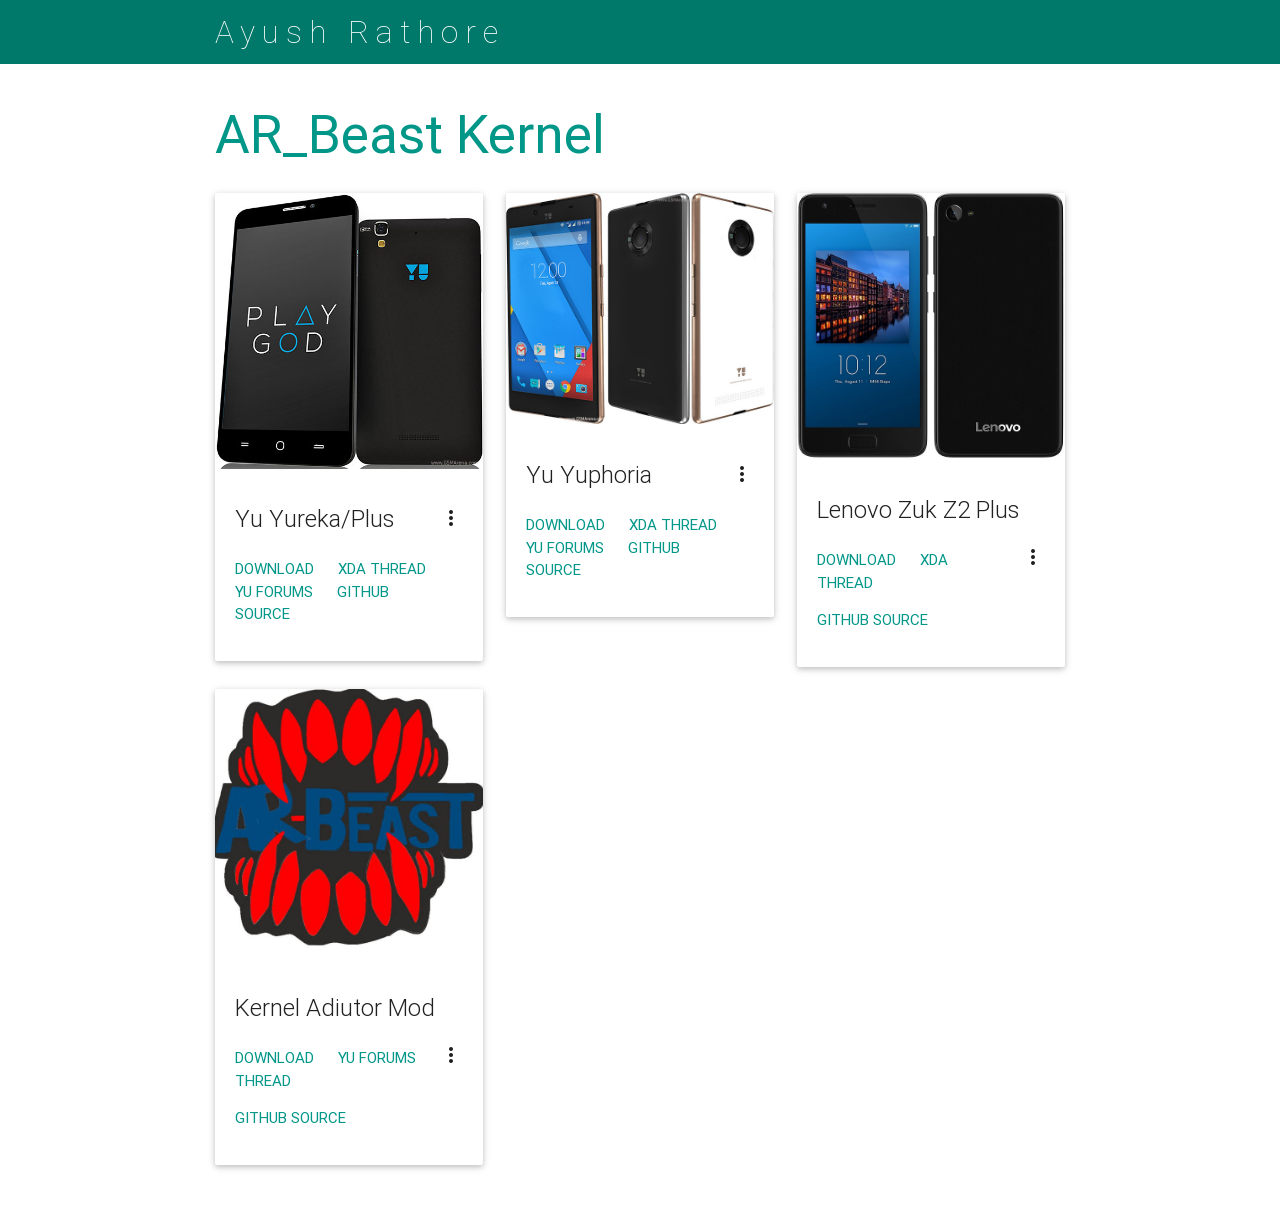
==== index.html @ 2eec55ee "Changes Signed-off-by: AyushR1 <ayushrathore12501@gmail.com>" ====
<!DOCTYPE html>
<html>
<head>
    <meta http-equiv="Content-Type" content="text/html; charset=UTF-8"/>
    <meta name="viewport" content="width=device-width, initial-scale=1, maximum-scale=1.0, user-scalable=no"/>
    <meta name="theme-color" content="#00796B">
    <title>AR Beast Kernel</title>

    <!-- CSS  -->
    <link href="min/plugin-min.css" type="text/css" rel="stylesheet">
    <link href="min/custom-min.css" type="text/css" rel="stylesheet">
    <link rel="shortcut icon" href="img/favicon.ico">
</head>
<body id="top" class="scrollspy">

<!-- Pre Loader -->
<div id="loader-wrapper">
    <div id="loader"></div>

    <div class="loader-section section-left"></div>
    <div class="loader-section section-right"></div>

</div>
<!--Navigation-->
 <div class="navbar-fixed">
    <nav id="nav_f" class="default_color" role="navigation">
        <div class="container">
            <div class="nav-wrapper"><a id="logo-container" href="about.html" class="brand-logo">Ayush Rathore</a>
            <ul id="nav-mobile" class="right side-nav">
            </ul><a href="#" data-activates="nav-mobile" class="button-collapse"><i class="mdi-navigation-menu"></i></a>
            </div>
        </div>
    </nav>
</div>
<!--Work for tomato-->
<div class="section scrollspy" id="work">
    <div class="container">
        <h2 class="header text_b">AR_Beast Kernel</h2>
        <div class="row">
            <div class="col s12 m4 l4">
                <div class="card">
                    <div class="card-image waves-effect waves-block waves-light">
                        <img class="activator" src="img/yureka1.jpg">
                    </div>
                    <div class="card-content">
                        <span class="card-title activator grey-text text-darken-4">Yu Yureka/Plus<i class="mdi-navigation-more-vert right"></i></span>
                        <p><a href="arbtomato.html">Download</a>
                        <a href="https://forum.xda-developers.com/t/ar_beast-kernel-r9-3-10-108-jan-29-2018-oreo-uber-tc.3742182/">XDA Thread</a>
                        <a href="http://forums.yuplaygod.com/threads/ar_beast-kernel-r8-3-10-107-2017-10-02-uber-tc-8-0-0-stable-mm-n-o-yu-yu.48154">Yu Forums</a>
                        <a href="https://github.com/AyushR1/AR_Beast-Tomato">GitHub Source</a></p>
                    </div>
                    <div class="card-reveal">
                        <span class="card-title grey-text text-darken-4">Summary <i class="mdi-navigation-close right"></i></span>
                        <p>Here you can find download link for AR_Beast Kernel for Yu Yureka/Plus.</p>
                    </div>
                </div>
            </div>
            <div class="col s12 m4 l4">
                <div class="card">
                    <div class="card-image waves-effect waves-block waves-light">
                        <img class="activator" src="img/yuphoria.jpg">
                    </div>
                    <div class="card-content">
                        <span class="card-title activator grey-text text-darken-4">Yu Yuphoria<i class="mdi-navigation-more-vert right"></i></span>
                        <p><a href="arblettuce.html">Download</a>
                        <a href="https://forum.xda-developers.com/t/ar_beast-kernel-r9-3-10-108-jan-29-2018-oreo-uber-tc.3742182/">XDA Thread</a>
                        <a href="http://forums.yuplaygod.com/threads/ar_beast-kernel-r8-3-10-107-2017-10-02-uber-tc-8-0-0-stable-mm-n-o-yu-yu.48154">Yu Forums</a>
                        <a href="https://github.com/AyushR1/AR_Beast-Lettuce">GitHub Source</a></p>
                    </div>
                    <div class="card-reveal">
                        <span class="card-title grey-text text-darken-4">Summary <i class="mdi-navigation-close right"></i></span>
                        <p>Here you can find download link for AR_Beast Kernel for Yu Yuphoria.</p>
                    </div>
                </div>
            </div>
            <div class="col s12 m4 l4">
                <div class="card">
                    <div class="card-image waves-effect waves-block waves-light">
                        <img class="activator" src="img/zuk.jpg">
                    </div>
                    <div class="card-content">
                        <span class="card-title activator grey-text text-darken-4">Lenovo Zuk Z2 Plus<i class="mdi-navigation-more-vert right"></i></span>
                        <p><a href="https://www.androidfilehost.com/?w=files&flid=238508">Download</a>
                        <a href="https://forum.xda-developers.com/t/discontinued-ar_beast-kernel-r6-3-18-101-mar-23-2018-dragontc.3735016/">XDA Thread</a></p>
                        <a href="https://github.com/AyushR1/AR_Beast-Zuk_Z2">GitHub Source</a></p>
                    </div>
                    <div class="card-reveal">
                        <span class="card-title grey-text text-darken-4">Summary <i class="mdi-navigation-close right"></i></span>
                        <p>Here you can find download link for AR_Beast Kernel for Lenovo Zuk Z2 Plus.</p>
                    </div>
                </div>
            </div>
            <div class="col s12 m4 l4">
                <div class="card">
                    <div class="card-image waves-effect waves-block waves-light">
                        <img class="activator" src="img/arb.jpg">
                    </div>
                    <div class="card-content">
                        <span class="card-title activator grey-text text-darken-4">Kernel Adiutor Mod<i class="mdi-navigation-more-vert right"></i></span>
                        <p><a href="https://androidfilehost.com/?w=files&flid=195120">Download</a>
                        <a href="http://forums.yuplaygod.com/threads/ar_beast-kernel-r8-3-10-107-2017-10-02-uber-tc-8-0-0-stable-mm-n-o-yu-yu.48154">Yu Forums Thread</a></p>
                        <a href="https://github.com/AyushR1/KernelAdiutor-Mod">GitHub Source</a></p>
                    </div>
                    <div class="card-reveal">
                        <span class="card-title grey-text text-darken-4">Summary <i class="mdi-navigation-close right"></i></span>
                        <p>Here you can find download link for Kernel Adiutor Mod whicn be used for configuring the settings for AR_Beast Kernel.</p>
                    </div>
                </div>
            </div>
       </div>
  </div>
        </div>
    </div>

<!--  Scripts-->
<script src="min/plugin-min.js"></script>
<script src="min/custom-min.js"></script>



</body>
</html>
---- min/custom-min.css ----
.default_color{background-color:#00796B !important}.default_color_text{color:#009688 !important}.icon-block{padding:0
15px}#intro,#myworks,#about{padding-top:4rem}#index-banner{min-height:632px;max-height:864px;position:relative;background-color:#009688}#nav_f{box-shadow:none !important;-webkit-box-shadow:none !important}.text_h{padding:15% 0;font-size:6.0em;font-weight:100;color:white}.brand-logo{position:absolute;color:#fff;display:inline-block;font-size:2.1rem;font-style:normal;font-weight:100;padding:0;letter-spacing:7px}.text_h2{font-weight:100;margin-bottom:4%;line-height:4.5rem}.span_h2{font-weight:300;color:#009688}.text_b{color:#009688}.in{font-weight:400 !important;font-style:normal !important}.promo
i{color:#009688;font-size:7rem;display:block}.card-content
a{color:#009688}.card-content a:hover{color:#009688}#myworks,#about{background:rgb(247,247,247)}.text_pink{color:#EF9A9A}nav ul
a{font-size:1.2rem;color:#FFF;letter-spacing:2px;display:block;font-weight:300;padding:0px
15px}.cd-headline.type .cd-words-wrapper{vertical-align:top;overflow:hidden}.cd-headline.type .cd-words-wrapper::after{content:'';position:absolute;right:0;top:50%;bottom:auto;-webkit-transform:translateY(-50%);-moz-transform:translateY(-50%);-ms-transform:translateY(-50%);-o-transform:translateY(-50%);transform:translateY(-50%);height:90%;width:1px;background-color:#aebcb9}.cd-headline.type .cd-words-wrapper.waiting::after{-webkit-animation:cd-pulse 1s infinite;-moz-animation:cd-pulse 1s infinite;animation:cd-pulse 1s infinite}.cd-headline.type .cd-words-wrapper.selected{background-color:#FFF}.cd-headline.type .cd-words-wrapper.selected::after{visibility:hidden}.cd-headline.type .cd-words-wrapper.selected
b{color:#009688}.cd-headline.type
b{visibility:hidden}.cd-headline.type b.is-visible{visibility:visible}.cd-headline.type
i{position:absolute;visibility:hidden}.cd-headline.type
i.in{position:relative;visibility:visible}@-webkit-keyframes cd-pulse{0%{-webkit-transform:translateY(-50%) scale(1);opacity:1}40%{-webkit-transform:translateY(-50%) scale(0.9);opacity:0}100%{-webkit-transform:translateY(-50%) scale(0);opacity:0}}@-moz-keyframes cd-pulse{0%{-moz-transform:translateY(-50%) scale(1);opacity:1}40%{-moz-transform:translateY(-50%) scale(0.9);opacity:0}100%{-moz-transform:translateY(-50%) scale(0);opacity:0}}@keyframes cd-pulse{0%{-webkit-transform:translateY(-50%) scale(1);-moz-transform:translateY(-50%) scale(1);-ms-transform:translateY(-50%) scale(1);-o-transform:translateY(-50%) scale(1);transform:translateY(-50%) scale(1);opacity:1}40%{-webkit-transform:translateY(-50%) scale(0.9);-moz-transform:translateY(-50%) scale(0.9);-ms-transform:translateY(-50%) scale(0.9);-o-transform:translateY(-50%) scale(0.9);transform:translateY(-50%) scale(0.9);opacity:0}100%{-webkit-transform:translateY(-50%) scale(0);-moz-transform:translateY(-50%) scale(0);-ms-transform:translateY(-50%) scale(0);-o-transform:translateY(-50%) scale(0);transform:translateY(-50%) scale(0);opacity:0}}#preloader{position:fixed;top:0;left:0;right:0;bottom:0;background-color:#fff;z-index:1200}#status{width:200px;height:200px;position:absolute;left:50%;top:50%;background-image:url(/img/status.gif);background-repeat:no-repeat;background-position:center;margin:-100px 0 0 -100px}@media only screen and (max-width: 480px){.text_h{padding:4% 0;font-size:5em;font-weight:100;color:white}}input,textarea{border-bottom:1px solid #fff}nav a.button-collapse{left:-25px}.card-avatar .waves-effect{text-align:center;margin-top:20px}.card-avatar
img{height:150px;width:150px;border-radius:75px}.card-avatar .card-content{text-align:center}.card .card-content
p{margin:15px
0px}.card-avatar .card-content
i{font-size:1.5rem}.card-avatar .card-content .card-title{line-height:30px !important}.parallax-container{max-height:400px}footer.page-footer{margin-top:0px !important}
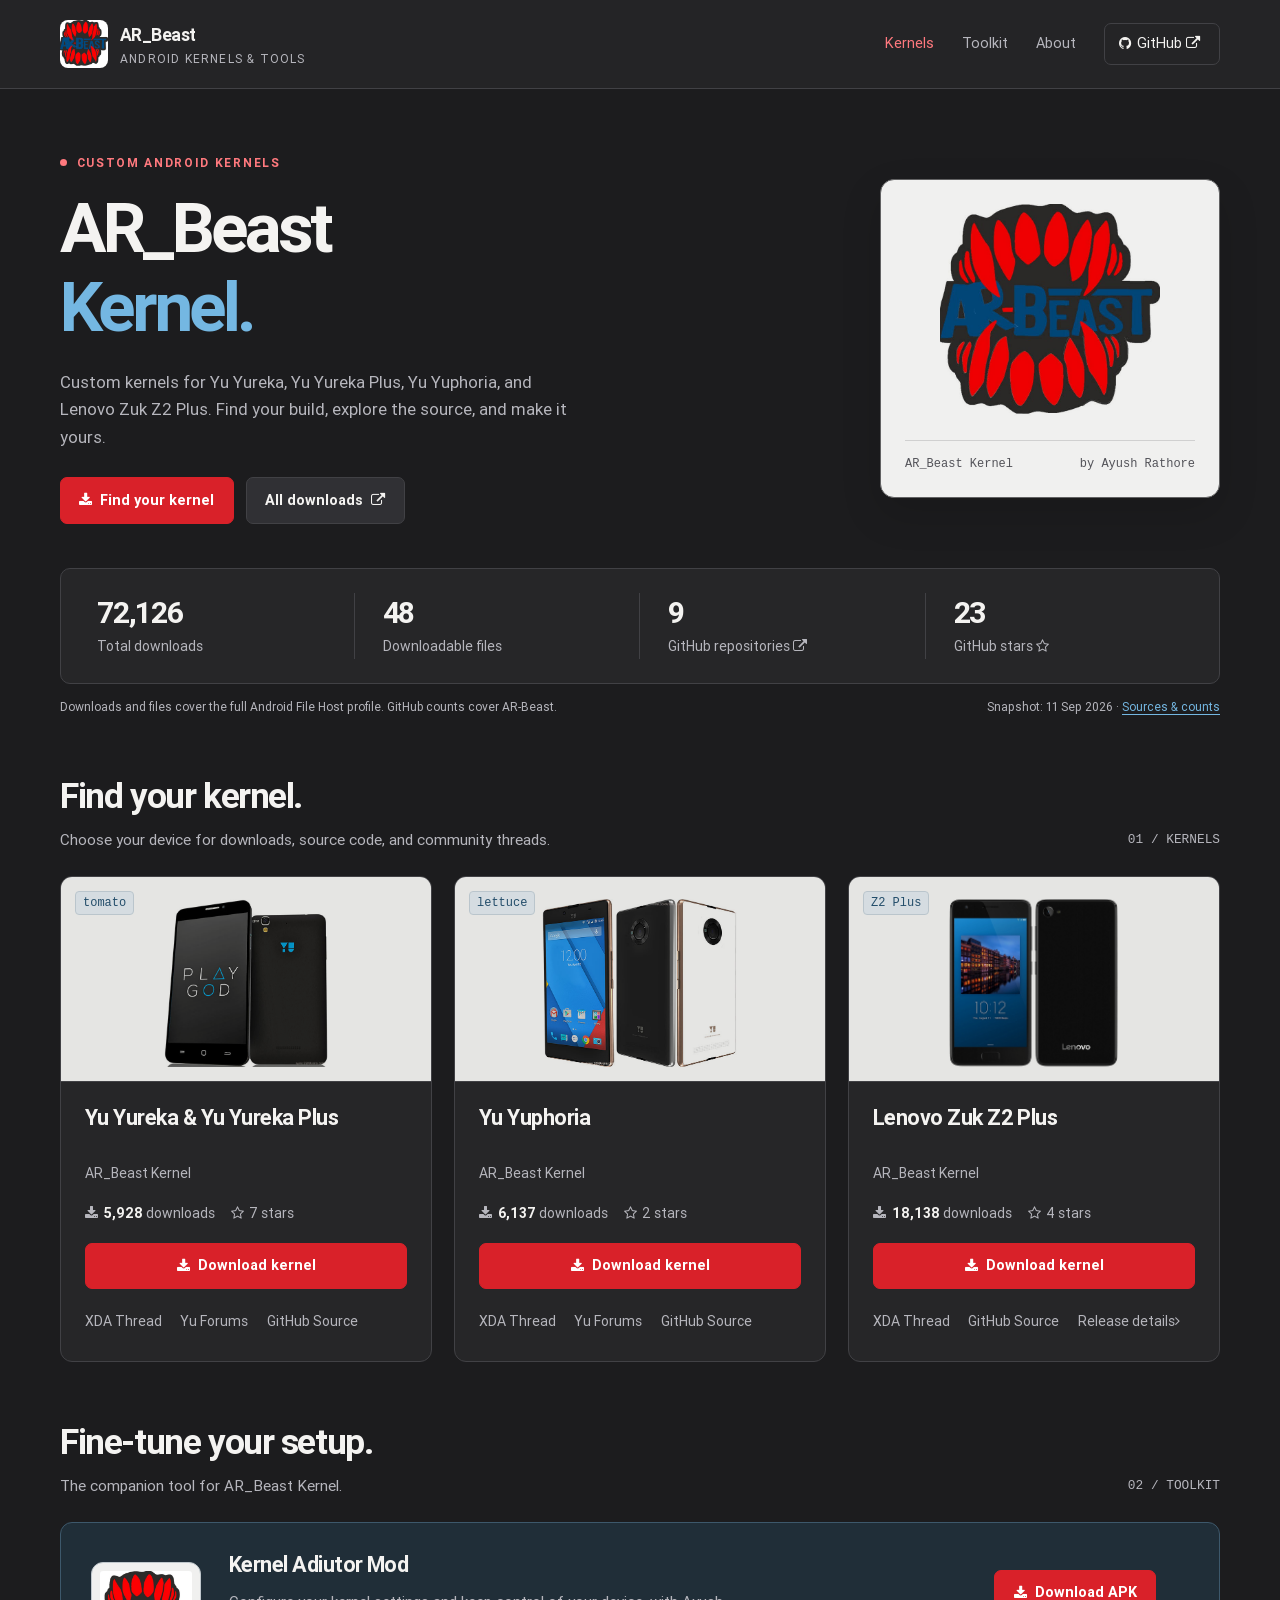
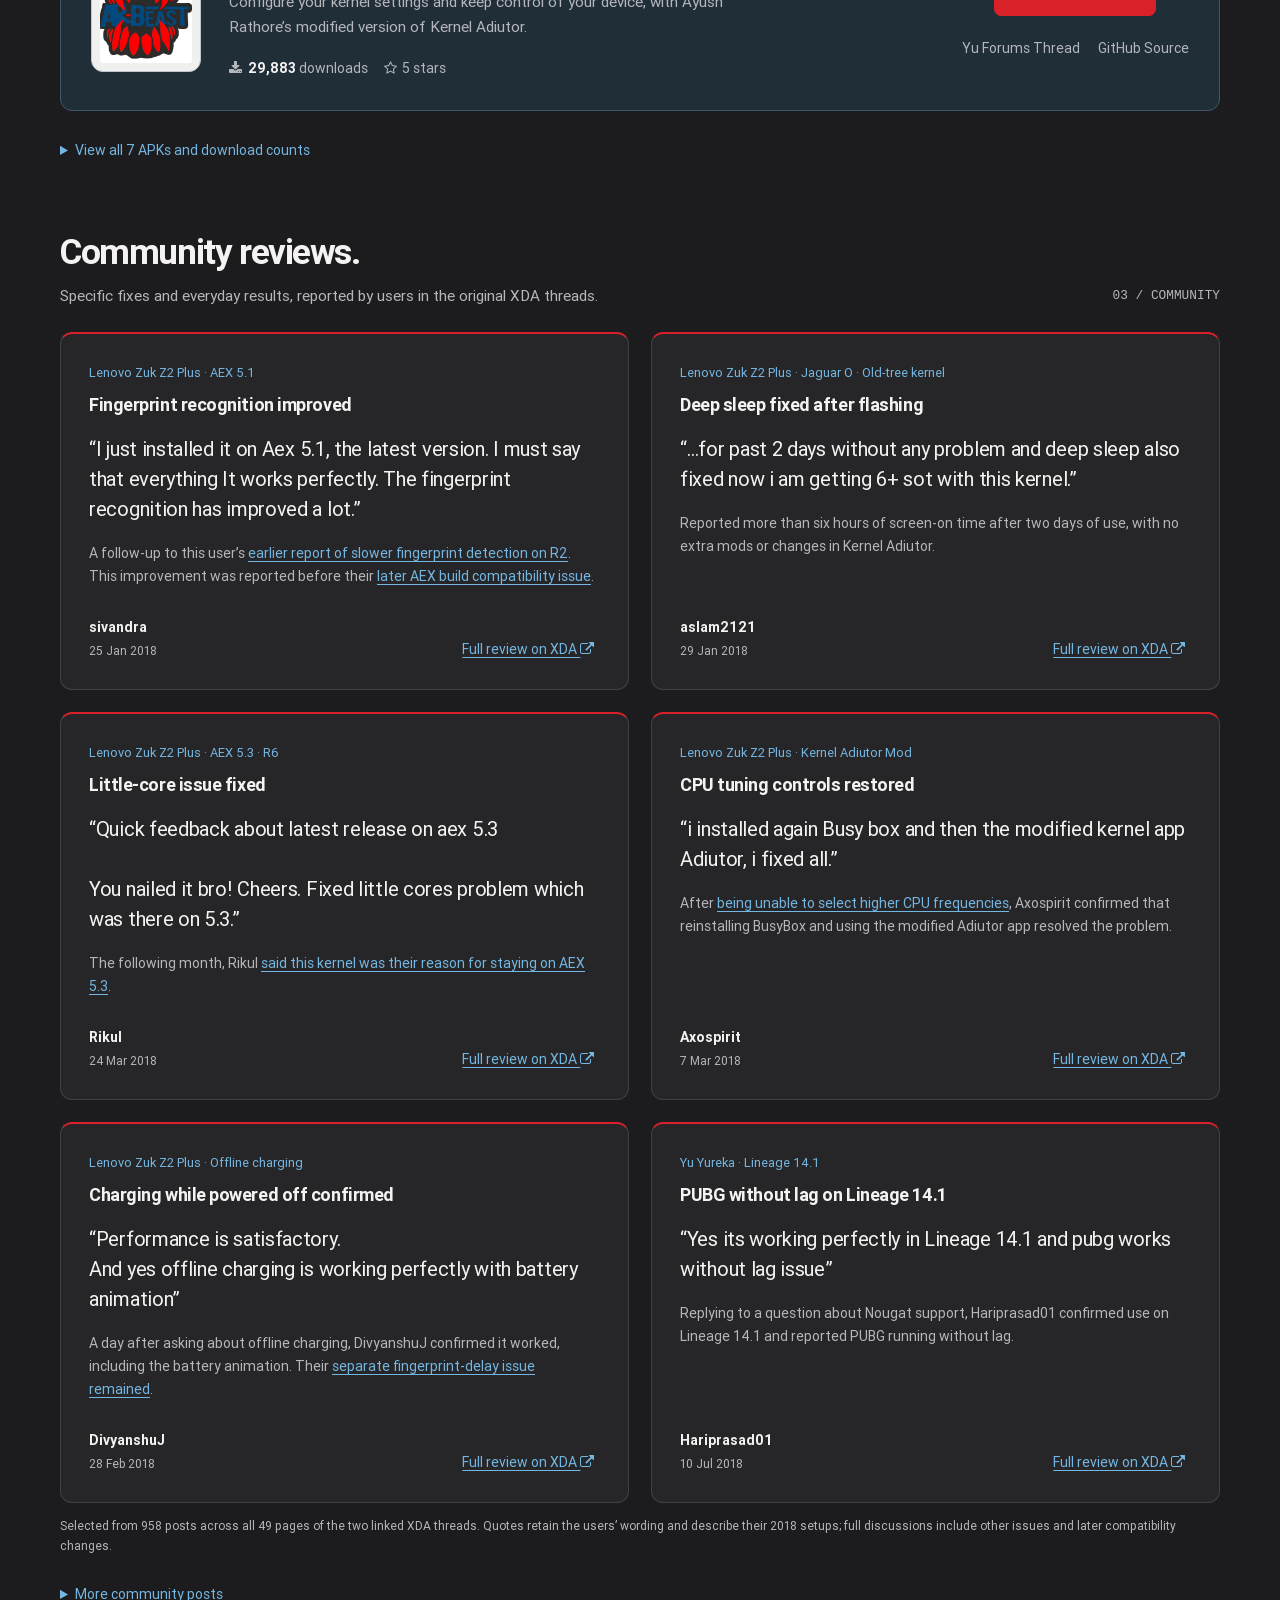
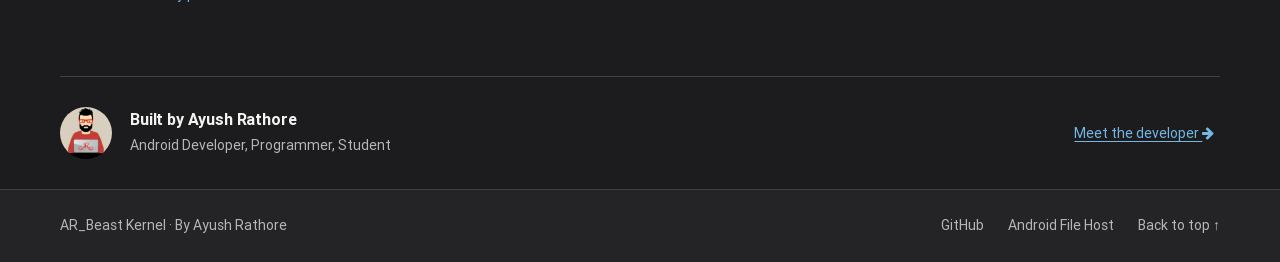
==== commit 6f9f8908: "Refresh site design and add release archives and project statistics" ====
--- a/index.html
+++ b/index.html
@@ -1,122 +1,272 @@
 <!DOCTYPE html>
-<html>
+<html lang="en">
 <head>
-    <meta http-equiv="Content-Type" content="text/html; charset=UTF-8"/>
-    <meta name="viewport" content="width=device-width, initial-scale=1, maximum-scale=1.0, user-scalable=no"/>
-    <meta name="theme-color" content="#00796B">
-    <title>AR Beast Kernel</title>
+  <meta charset="utf-8">
+  <meta name="viewport" content="width=device-width, initial-scale=1">
+  <meta name="theme-color" content="#1c1c1e">
+  <meta name="description" content="Download AR_Beast Kernel for Yu Yureka, Yu Yureka Plus, Yu Yuphoria, and Lenovo Zuk Z2 Plus, plus Kernel Adiutor Mod. View release download counts and source links.">
+  <title>AR_Beast Kernel | Android kernels &amp; tools</title>
+  <link rel="icon" type="image/jpeg" href="img/arb.jpg">
+  <link rel="stylesheet" href="css/font-awesome.min.css">
+  <link rel="stylesheet" href="css/site.css">
+</head>
+<body id="top">
+  <a class="skip-link" href="#main">Skip to content</a>
+  <header class="site-header">
+    <div class="container header-inner">
+      <a class="brand" href="index.html" aria-label="AR_Beast Kernel home">
+        <img src="img/arb.jpg" alt="AR-Beast logo" width="48" height="48">
+        <span>AR_Beast<small>Android kernels &amp; tools</small></span>
+      </a>
+      <nav class="nav-links" aria-label="Main navigation">
+        <a href="index.html#work" aria-current="page">Kernels</a>
+        <a href="index.html#toolkit">Toolkit</a>
+        <a href="about.html">About</a>
+        <a href="https://github.com/AR-Beast" class="nav-source"><i class="fa fa-github" aria-hidden="true"></i>GitHub <i class="fa fa-external-link" aria-hidden="true"></i></a>
+      </nav>
+    </div>
+  </header>
+  <main id="main" class="container">
+    <section class="hero" aria-labelledby="hero-title">
+      <div class="hero-copy">
+        <p class="eyebrow">Custom Android kernels</p>
+        <h1 id="hero-title">AR_Beast <span>Kernel.</span></h1>
+        <p>Custom kernels for Yu Yureka, Yu Yureka Plus, Yu Yuphoria, and Lenovo Zuk Z2 Plus. Find your build, explore the source, and make it yours.</p>
+        <div class="actions">
+          <a href="#work" class="button button-primary"><i class="fa fa-download" aria-hidden="true"></i>Find your kernel</a>
+          <a href="https://androidfilehost.com/?w=profile&amp;uid=673368273298917501" class="button">All downloads <i class="fa fa-external-link" aria-hidden="true"></i></a>
+        </div>
+      </div>
+      <div class="brand-panel">
+        <img src="img/arb.jpg" alt="Original AR-Beast logo" width="220" height="220">
+        <div class="brand-caption"><span>AR_Beast Kernel</span><span>by Ayush Rathore</span></div>
+      </div>
+    </section>
+    <section aria-label="Project statistics">
+      <div class="stats">
+        <div class="stat"><strong>72,126</strong><span>Total downloads</span></div>
+        <div class="stat"><strong>48</strong><span>Downloadable files</span></div>
+        <a class="stat" href="https://github.com/AR-Beast"><strong>9</strong><span>GitHub repositories <i class="fa fa-external-link" aria-hidden="true"></i></span></a>
+        <a class="stat" href="https://github.com/AR-Beast"><strong>23</strong><span>GitHub stars <i class="fa fa-star-o" aria-hidden="true"></i></span></a>
+      </div>
+      <p class="snapshot-note"><span>Downloads and files cover the full Android File Host profile. GitHub counts cover AR-Beast.</span><span>Snapshot: <time datetime="2026-09-11">11 Sep 2026</time> &middot; <a href="data/stats.json" class="text-link">Sources &amp; counts</a></span></p>
+    </section>
+    <section class="section" id="work" aria-labelledby="kernels-title">
+      <div class="section-heading">
+        <div><h2 id="kernels-title">Find your kernel.</h2><p>Choose your device for downloads, source code, and community threads.</p></div>
+        <span class="section-index">01 / KERNELS</span>
+      </div>
+      <div class="device-grid">
+        <article class="device-card">
+          <a class="device-image" href="arbtomato.html" aria-label="View Yu Yureka &amp; Yu Yureka Plus kernel releases">
+            <span class="device-tag">tomato</span>
+            <img src="img/yureka1.jpg" alt="Yu Yureka &amp; Yu Yureka Plus" width="240" height="200" loading="lazy">
+          </a>
+          <div class="device-content">
+            <h3>Yu Yureka &amp; Yu Yureka Plus</h3>
+            <p class="device-subtitle">AR_Beast Kernel</p>
+            <div class="project-counts">
+              <span><i class="fa fa-download" aria-hidden="true"></i><strong>5,928</strong> downloads</span>
+              <a href="https://github.com/AR-Beast/AR_Beast-Tomato"><i class="fa fa-star-o" aria-hidden="true"></i>7 stars</a>
+            </div>
+            <a href="arbtomato.html" class="button button-primary"><i class="fa fa-download" aria-hidden="true"></i>Download kernel</a>
+            <div class="resource-links">
+              <a href="https://forum.xda-developers.com/t/ar_beast-kernel-r9-3-10-108-jan-29-2018-oreo-uber-tc.3742182/">XDA Thread</a>
+              <a href="http://forums.yuplaygod.com/threads/ar_beast-kernel-r8-3-10-107-2017-10-02-uber-tc-8-0-0-stable-mm-n-o-yu-yu.48154">Yu Forums</a>
+              <a href="https://github.com/AyushR1/AR_Beast-Tomato">GitHub Source</a>
 
-    <!-- CSS  -->
-    <link href="min/plugin-min.css" type="text/css" rel="stylesheet">
-    <link href="min/custom-min.css" type="text/css" rel="stylesheet">
-    <link rel="shortcut icon" href="img/favicon.ico">
-</head>
-<body id="top" class="scrollspy">
+            </div>
+          </div>
+        </article>
+        <article class="device-card">
+          <a class="device-image" href="arblettuce.html" aria-label="View Yu Yuphoria kernel releases">
+            <span class="device-tag">lettuce</span>
+            <img src="img/yuphoria.jpg" alt="Yu Yuphoria" width="240" height="200" loading="lazy">
+          </a>
+          <div class="device-content">
+            <h3>Yu Yuphoria</h3>
+            <p class="device-subtitle">AR_Beast Kernel</p>
+            <div class="project-counts">
+              <span><i class="fa fa-download" aria-hidden="true"></i><strong>6,137</strong> downloads</span>
+              <a href="https://github.com/AR-Beast/AR_Beast-Lettuce"><i class="fa fa-star-o" aria-hidden="true"></i>2 stars</a>
+            </div>
+            <a href="arblettuce.html" class="button button-primary"><i class="fa fa-download" aria-hidden="true"></i>Download kernel</a>
+            <div class="resource-links">
+              <a href="https://forum.xda-developers.com/t/ar_beast-kernel-r9-3-10-108-jan-29-2018-oreo-uber-tc.3742182/">XDA Thread</a>
+              <a href="http://forums.yuplaygod.com/threads/ar_beast-kernel-r8-3-10-107-2017-10-02-uber-tc-8-0-0-stable-mm-n-o-yu-yu.48154">Yu Forums</a>
+              <a href="https://github.com/AyushR1/AR_Beast-Lettuce">GitHub Source</a>
 
-<!-- Pre Loader -->
-<div id="loader-wrapper">
-    <div id="loader"></div>
-
-    <div class="loader-section section-left"></div>
-    <div class="loader-section section-right"></div>
-
-</div>
-<!--Navigation-->
- <div class="navbar-fixed">
-    <nav id="nav_f" class="default_color" role="navigation">
-        <div class="container">
-            <div class="nav-wrapper"><a id="logo-container" href="about.html" class="brand-logo">Ayush Rathore</a>
-            <ul id="nav-mobile" class="right side-nav">
-            </ul><a href="#" data-activates="nav-mobile" class="button-collapse"><i class="mdi-navigation-menu"></i></a>
-            </div>
-        </div>
-    </nav>
-</div>
-<!--Work for tomato-->
-<div class="section scrollspy" id="work">
-    <div class="container">
-        <h2 class="header text_b">AR_Beast Kernel</h2>
-        <div class="row">
-            <div class="col s12 m4 l4">
-                <div class="card">
-                    <div class="card-image waves-effect waves-block waves-light">
-                        <img class="activator" src="img/yureka1.jpg">
-                    </div>
-                    <div class="card-content">
-                        <span class="card-title activator grey-text text-darken-4">Yu Yureka/Plus<i class="mdi-navigation-more-vert right"></i></span>
-                        <p><a href="arbtomato.html">Download</a>
-                        <a href="https://forum.xda-developers.com/t/ar_beast-kernel-r9-3-10-108-jan-29-2018-oreo-uber-tc.3742182/">XDA Thread</a>
-                        <a href="http://forums.yuplaygod.com/threads/ar_beast-kernel-r8-3-10-107-2017-10-02-uber-tc-8-0-0-stable-mm-n-o-yu-yu.48154">Yu Forums</a>
-                        <a href="https://github.com/AyushR1/AR_Beast-Tomato">GitHub Source</a></p>
-                    </div>
-                    <div class="card-reveal">
-                        <span class="card-title grey-text text-darken-4">Summary <i class="mdi-navigation-close right"></i></span>
-                        <p>Here you can find download link for AR_Beast Kernel for Yu Yureka/Plus.</p>
-                    </div>
-                </div>
-            </div>
-            <div class="col s12 m4 l4">
-                <div class="card">
-                    <div class="card-image waves-effect waves-block waves-light">
-                        <img class="activator" src="img/yuphoria.jpg">
-                    </div>
-                    <div class="card-content">
-                        <span class="card-title activator grey-text text-darken-4">Yu Yuphoria<i class="mdi-navigation-more-vert right"></i></span>
-                        <p><a href="arblettuce.html">Download</a>
-                        <a href="https://forum.xda-developers.com/t/ar_beast-kernel-r9-3-10-108-jan-29-2018-oreo-uber-tc.3742182/">XDA Thread</a>
-                        <a href="http://forums.yuplaygod.com/threads/ar_beast-kernel-r8-3-10-107-2017-10-02-uber-tc-8-0-0-stable-mm-n-o-yu-yu.48154">Yu Forums</a>
-                        <a href="https://github.com/AyushR1/AR_Beast-Lettuce">GitHub Source</a></p>
-                    </div>
-                    <div class="card-reveal">
-                        <span class="card-title grey-text text-darken-4">Summary <i class="mdi-navigation-close right"></i></span>
-                        <p>Here you can find download link for AR_Beast Kernel for Yu Yuphoria.</p>
-                    </div>
-                </div>
-            </div>
-            <div class="col s12 m4 l4">
-                <div class="card">
-                    <div class="card-image waves-effect waves-block waves-light">
-                        <img class="activator" src="img/zuk.jpg">
-                    </div>
-                    <div class="card-content">
-                        <span class="card-title activator grey-text text-darken-4">Lenovo Zuk Z2 Plus<i class="mdi-navigation-more-vert right"></i></span>
-                        <p><a href="https://www.androidfilehost.com/?w=files&flid=238508">Download</a>
-                        <a href="https://forum.xda-developers.com/t/discontinued-ar_beast-kernel-r6-3-18-101-mar-23-2018-dragontc.3735016/">XDA Thread</a></p>
-                        <a href="https://github.com/AyushR1/AR_Beast-Zuk_Z2">GitHub Source</a></p>
-                    </div>
-                    <div class="card-reveal">
-                        <span class="card-title grey-text text-darken-4">Summary <i class="mdi-navigation-close right"></i></span>
-                        <p>Here you can find download link for AR_Beast Kernel for Lenovo Zuk Z2 Plus.</p>
-                    </div>
-                </div>
-            </div>
-            <div class="col s12 m4 l4">
-                <div class="card">
-                    <div class="card-image waves-effect waves-block waves-light">
-                        <img class="activator" src="img/arb.jpg">
-                    </div>
-                    <div class="card-content">
-                        <span class="card-title activator grey-text text-darken-4">Kernel Adiutor Mod<i class="mdi-navigation-more-vert right"></i></span>
-                        <p><a href="https://androidfilehost.com/?w=files&flid=195120">Download</a>
-                        <a href="http://forums.yuplaygod.com/threads/ar_beast-kernel-r8-3-10-107-2017-10-02-uber-tc-8-0-0-stable-mm-n-o-yu-yu.48154">Yu Forums Thread</a></p>
-                        <a href="https://github.com/AyushR1/KernelAdiutor-Mod">GitHub Source</a></p>
-                    </div>
-                    <div class="card-reveal">
-                        <span class="card-title grey-text text-darken-4">Summary <i class="mdi-navigation-close right"></i></span>
-                        <p>Here you can find download link for Kernel Adiutor Mod whicn be used for configuring the settings for AR_Beast Kernel.</p>
-                    </div>
-                </div>
-            </div>
-       </div>
-  </div>
-        </div>
+            </div>
+          </div>
+        </article>
+        <article class="device-card">
+          <a class="device-image" href="arbzukz2.html" aria-label="View Lenovo Zuk Z2 Plus kernel releases">
+            <span class="device-tag">Z2 Plus</span>
+            <img src="img/zuk.jpg" alt="Lenovo Zuk Z2 Plus" width="240" height="200" loading="lazy">
+          </a>
+          <div class="device-content">
+            <h3>Lenovo Zuk Z2 Plus</h3>
+            <p class="device-subtitle">AR_Beast Kernel</p>
+            <div class="project-counts">
+              <span><i class="fa fa-download" aria-hidden="true"></i><strong>18,138</strong> downloads</span>
+              <a href="https://github.com/AR-Beast/AR_Beast-Zuk_Z2"><i class="fa fa-star-o" aria-hidden="true"></i>4 stars</a>
+            </div>
+            <a href="https://www.androidfilehost.com/?w=files&amp;flid=238508" class="button button-primary"><i class="fa fa-download" aria-hidden="true"></i>Download kernel</a>
+            <div class="resource-links">
+              <a href="https://forum.xda-developers.com/t/discontinued-ar_beast-kernel-r6-3-18-101-mar-23-2018-dragontc.3735016/">XDA Thread</a>
+              <a href="https://github.com/AyushR1/AR_Beast-Zuk_Z2">GitHub Source</a>
+              <a href="arbzukz2.html">Release details <i class="fa fa-angle-right" aria-hidden="true"></i></a>
+            </div>
+          </div>
+        </article>
+      </div>
+    </section>
+    <section class="section" id="toolkit" aria-labelledby="toolkit-title">
+      <div class="section-heading">
+        <div><h2 id="toolkit-title">Fine-tune your setup.</h2><p>The companion tool for AR_Beast Kernel.</p></div>
+        <span class="section-index">02 / TOOLKIT</span>
+      </div>
+      <article class="tool-card">
+        <img class="tool-icon" src="img/arb.jpg" alt="AR-Beast logo" width="110" height="110" loading="lazy">
+        <div class="tool-copy">
+          <h3>Kernel Adiutor Mod</h3>
+          <p>Configure your kernel settings and keep control of your device, with Ayush Rathore’s modified version of Kernel Adiutor.</p>
+          <div class="project-counts">
+              <span><i class="fa fa-download" aria-hidden="true"></i><strong>29,883</strong> downloads</span>
+              <a href="https://github.com/AR-Beast/KernelAdiutor-Mod"><i class="fa fa-star-o" aria-hidden="true"></i>5 stars</a>
+            </div>
+        </div>
+        <div class="tool-actions">
+          <a href="https://androidfilehost.com/?w=files&amp;flid=195120" class="button button-primary"><i class="fa fa-download" aria-hidden="true"></i>Download APK</a>
+          <div class="resource-links"><a href="http://forums.yuplaygod.com/threads/ar_beast-kernel-r8-3-10-107-2017-10-02-uber-tc-8-0-0-stable-mm-n-o-yu-yu.48154">Yu Forums Thread</a>
+              <a href="https://github.com/AyushR1/KernelAdiutor-Mod">GitHub Source</a></div>
+        </div>
+      </article>
+      <details class="release-breakdown">
+        <summary>View all 7 APKs and download counts</summary>
+        <div class="table-scroll">
+        <table>
+          <caption>Android File Host download counts &middot; checked <time datetime="2026-09-11">11 Sep 2026</time>. <a href="https://androidfilehost.com/?w=files&amp;flid=195120" class="text-link">View source folder</a></caption>
+          <thead><tr><th scope="col">File</th><th scope="col">Downloads</th><th scope="col">Link</th></tr></thead>
+          <tbody>
+            <tr><td><a href="https://androidfilehost.com/?fid=818070582850490285">KA-MOD-release7.apk</a></td><td>18,147</td><td><a href="https://androidfilehost.com/?fid=818070582850490285" class="release-download">Download <i class="fa fa-external-link" aria-hidden="true"></i></a></td></tr>
+            <tr><td><a href="https://androidfilehost.com/?fid=818070582850487908">KA-MOD-release6.apk</a></td><td>1,754</td><td><a href="https://androidfilehost.com/?fid=818070582850487908" class="release-download">Download <i class="fa fa-external-link" aria-hidden="true"></i></a></td></tr>
+            <tr><td><a href="https://androidfilehost.com/?fid=745849072291697405">KA-MOD-release5.apk</a></td><td>1,321</td><td><a href="https://androidfilehost.com/?fid=745849072291697405" class="release-download">Download <i class="fa fa-external-link" aria-hidden="true"></i></a></td></tr>
+            <tr><td><a href="https://androidfilehost.com/?fid=889964283620754630">KA-MOD-release4.apk</a></td><td>1,208</td><td><a href="https://androidfilehost.com/?fid=889964283620754630" class="release-download">Download <i class="fa fa-external-link" aria-hidden="true"></i></a></td></tr>
+            <tr><td><a href="https://androidfilehost.com/?fid=889764386195922456">KA-MOD-release3.apk</a></td><td>505</td><td><a href="https://androidfilehost.com/?fid=889764386195922456" class="release-download">Download <i class="fa fa-external-link" aria-hidden="true"></i></a></td></tr>
+            <tr><td><a href="https://androidfilehost.com/?fid=889764386195920831">KA-MOD-release2.apk</a></td><td>1,079</td><td><a href="https://androidfilehost.com/?fid=889764386195920831" class="release-download">Download <i class="fa fa-external-link" aria-hidden="true"></i></a></td></tr>
+            <tr><td><a href="https://androidfilehost.com/?fid=673368273298968225">KA-MOD-release1.apk</a></td><td>5,869</td><td><a href="https://androidfilehost.com/?fid=673368273298968225" class="release-download">Download <i class="fa fa-external-link" aria-hidden="true"></i></a></td></tr>
+          </tbody>
+          <tfoot><tr><th scope="row">7 files in this folder</th><td><strong>29,883</strong></td><td></td></tr></tfoot>
+        </table>
+      </div>
+      </details>
+    </section>
+    <section class="section" id="reviews" aria-labelledby="reviews-title">
+      <!-- XDA snapshot, 11 Sep 2026: all 2 YU pages (21 posts) and 47 Zuk pages (937 posts) checked. -->
+      <div class="section-heading">
+        <div><h2 id="reviews-title">Community reviews.</h2><p>Specific fixes and everyday results, reported by users in the original XDA threads.</p></div>
+        <span class="section-index">03 / COMMUNITY</span>
+      </div>
+      <div class="review-grid">
+        <figure class="review-card">
+          <p class="review-context">Lenovo Zuk Z2 Plus &middot; AEX 5.1</p>
+          <h3>Fingerprint recognition improved</h3>
+          <blockquote cite="https://xdaforums.com/t/discontinued-ar_beast-kernel-r6-3-18-101-mar-23-2018-dragontc.3735016/post-75331611">
+            <p>&ldquo;I just installed it on Aex 5.1, the latest version. I must say that everything It works perfectly. The fingerprint recognition has improved a lot.&rdquo;</p>
+          </blockquote>
+          <p class="review-summary">A follow-up to this user’s <a href="https://xdaforums.com/t/discontinued-ar_beast-kernel-r6-3-18-101-mar-23-2018-dragontc.3735016/post-75207983">earlier report of slower fingerprint detection on R2</a>. This improvement was reported before their <a href="https://xdaforums.com/t/discontinued-ar_beast-kernel-r6-3-18-101-mar-23-2018-dragontc.3735016/post-75371694">later AEX build compatibility issue</a>.</p>
+          <figcaption>
+            <span><strong>sivandra</strong><time datetime="2018-01-25">25 Jan 2018</time></span>
+            <a class="text-link" href="https://xdaforums.com/t/discontinued-ar_beast-kernel-r6-3-18-101-mar-23-2018-dragontc.3735016/post-75331611">Full review on XDA <i class="fa fa-external-link" aria-hidden="true"></i></a>
+          </figcaption>
+        </figure>
+        <figure class="review-card">
+          <p class="review-context">Lenovo Zuk Z2 Plus &middot; Jaguar O &middot; Old-tree kernel</p>
+          <h3>Deep sleep fixed after flashing</h3>
+          <blockquote cite="https://xdaforums.com/t/discontinued-ar_beast-kernel-r6-3-18-101-mar-23-2018-dragontc.3735016/post-75368347">
+            <p>&ldquo;&hellip;for past 2 days without any problem and deep sleep also fixed now i am getting 6+ sot with this kernel.&rdquo;</p>
+          </blockquote>
+          <p class="review-summary">Reported more than six hours of screen-on time after two days of use, with no extra mods or changes in Kernel Adiutor.</p>
+          <figcaption>
+            <span><strong>aslam2121</strong><time datetime="2018-01-29">29 Jan 2018</time></span>
+            <a class="text-link" href="https://xdaforums.com/t/discontinued-ar_beast-kernel-r6-3-18-101-mar-23-2018-dragontc.3735016/post-75368347">Full review on XDA <i class="fa fa-external-link" aria-hidden="true"></i></a>
+          </figcaption>
+        </figure>
+        <figure class="review-card">
+          <p class="review-context">Lenovo Zuk Z2 Plus &middot; AEX 5.3 &middot; R6</p>
+          <h3>Little-core issue fixed</h3>
+          <blockquote cite="https://xdaforums.com/t/discontinued-ar_beast-kernel-r6-3-18-101-mar-23-2018-dragontc.3735016/post-75997663">
+            <p>&ldquo;Quick feedback about latest release on aex 5.3<br><br>You nailed it bro! Cheers. Fixed little cores problem which was there on 5.3.&rdquo;</p>
+          </blockquote>
+          <p class="review-summary">The following month, Rikul <a href="https://xdaforums.com/t/discontinued-ar_beast-kernel-r6-3-18-101-mar-23-2018-dragontc.3735016/post-76191979">said this kernel was their reason for staying on AEX 5.3</a>.</p>
+          <figcaption>
+            <span><strong>Rikul</strong><time datetime="2018-03-24">24 Mar 2018</time></span>
+            <a class="text-link" href="https://xdaforums.com/t/discontinued-ar_beast-kernel-r6-3-18-101-mar-23-2018-dragontc.3735016/post-75997663">Full review on XDA <i class="fa fa-external-link" aria-hidden="true"></i></a>
+          </figcaption>
+        </figure>
+        <figure class="review-card">
+          <p class="review-context">Lenovo Zuk Z2 Plus &middot; Kernel Adiutor Mod</p>
+          <h3>CPU tuning controls restored</h3>
+          <blockquote cite="https://xdaforums.com/t/discontinued-ar_beast-kernel-r6-3-18-101-mar-23-2018-dragontc.3735016/post-75808259">
+            <p>&ldquo;i installed again Busy box and then the modified kernel app Adiutor, i fixed all.&rdquo;</p>
+          </blockquote>
+          <p class="review-summary">After <a href="https://xdaforums.com/t/discontinued-ar_beast-kernel-r6-3-18-101-mar-23-2018-dragontc.3735016/post-75767755">being unable to select higher CPU frequencies</a>, Axospirit confirmed that reinstalling BusyBox and using the modified Adiutor app resolved the problem.</p>
+          <figcaption>
+            <span><strong>Axospirit</strong><time datetime="2018-03-07">7 Mar 2018</time></span>
+            <a class="text-link" href="https://xdaforums.com/t/discontinued-ar_beast-kernel-r6-3-18-101-mar-23-2018-dragontc.3735016/post-75808259">Full review on XDA <i class="fa fa-external-link" aria-hidden="true"></i></a>
+          </figcaption>
+        </figure>
+        <figure class="review-card">
+          <p class="review-context">Lenovo Zuk Z2 Plus &middot; Offline charging</p>
+          <h3>Charging while powered off confirmed</h3>
+          <blockquote cite="https://xdaforums.com/t/discontinued-ar_beast-kernel-r6-3-18-101-mar-23-2018-dragontc.3735016/post-75727094">
+            <p>&ldquo;Performance is satisfactory.<br>And yes offline charging is working perfectly with battery animation&rdquo;</p>
+          </blockquote>
+          <p class="review-summary">A day after asking about offline charging, DivyanshuJ confirmed it worked, including the battery animation. Their <a href="https://xdaforums.com/t/discontinued-ar_beast-kernel-r6-3-18-101-mar-23-2018-dragontc.3735016/post-75725787">separate fingerprint-delay issue remained</a>.</p>
+          <figcaption>
+            <span><strong>DivyanshuJ</strong><time datetime="2018-02-28">28 Feb 2018</time></span>
+            <a class="text-link" href="https://xdaforums.com/t/discontinued-ar_beast-kernel-r6-3-18-101-mar-23-2018-dragontc.3735016/post-75727094">Full review on XDA <i class="fa fa-external-link" aria-hidden="true"></i></a>
+          </figcaption>
+        </figure>
+        <figure class="review-card">
+          <p class="review-context">Yu Yureka &middot; Lineage 14.1</p>
+          <h3>PUBG without lag on Lineage 14.1</h3>
+          <blockquote cite="https://xdaforums.com/t/ar_beast-kernel-r9-3-10-108-jan-29-2018-oreo-uber-tc.3742182/post-77035486">
+            <p>&ldquo;Yes its working perfectly in Lineage 14.1 and pubg works without lag issue&rdquo;</p>
+          </blockquote>
+          <p class="review-summary">Replying to a question about Nougat support, Hariprasad01 confirmed use on Lineage 14.1 and reported PUBG running without lag.</p>
+          <figcaption>
+            <span><strong>Hariprasad01</strong><time datetime="2018-07-10">10 Jul 2018</time></span>
+            <a class="text-link" href="https://xdaforums.com/t/ar_beast-kernel-r9-3-10-108-jan-29-2018-oreo-uber-tc.3742182/post-77035486">Full review on XDA <i class="fa fa-external-link" aria-hidden="true"></i></a>
+          </figcaption>
+        </figure>
+      </div>
+      <p class="snapshot-note">Selected from 958 posts across all 49 pages of the two linked XDA threads. Quotes retain the users’ wording and describe their 2018 setups; full discussions include other issues and later compatibility changes.</p>
+      <details class="release-breakdown">
+        <summary>More community posts</summary>
+        <div class="resource-links">
+          <a href="https://xdaforums.com/t/ar_beast-kernel-r9-3-10-108-jan-29-2018-oreo-uber-tc.3742182/post-76209610">aditya99s &middot; NitrogenOS</a>
+          <a href="https://xdaforums.com/t/discontinued-ar_beast-kernel-r6-3-18-101-mar-23-2018-dragontc.3735016/post-75195948">sanketp60 &middot; Cosmic OS</a>
+          <a href="https://xdaforums.com/t/discontinued-ar_beast-kernel-r6-3-18-101-mar-23-2018-dragontc.3735016/post-75196087">Asura &middot; Zuk Z2 Plus</a>
+        </div>
+      </details>
+    </section>
+    <section class="developer-strip" aria-label="Developer">
+      <img src="img/my.jpg" alt="Ayush Rathore’s developer avatar" width="52" height="52" loading="lazy">
+      <div><h2>Built by Ayush Rathore</h2><p>Android Developer, Programmer, Student</p></div>
+      <a href="about.html" class="text-link">Meet the developer <i class="fa fa-arrow-right" aria-hidden="true"></i></a>
+    </section>
+  </main>
+  <footer class="site-footer">
+    <div class="container footer-inner">
+      <p>AR_Beast Kernel &middot; By <a href="about.html">Ayush Rathore</a></p>
+      <nav class="footer-links" aria-label="Footer navigation">
+        <a href="https://github.com/AR-Beast">GitHub</a>
+        <a href="https://androidfilehost.com/?w=profile&amp;uid=673368273298917501">Android File Host</a>
+        <a href="#">Back to top &uarr;</a>
+      </nav>
     </div>
-
-<!--  Scripts-->
-<script src="min/plugin-min.js"></script>
-<script src="min/custom-min.js"></script>
-
-
-
+  </footer>
 </body>
 </html>
--- a/css/site.css
+++ b/css/site.css
@@ -0,0 +1,180 @@
+@font-face { font-family: Roboto; src: url('../font/roboto/Roboto-Regular.ttf') format('truetype'); font-weight: 400; font-display: swap; }
+@font-face { font-family: Roboto; src: url('../font/roboto/Roboto-Bold.ttf') format('truetype'); font-weight: 700; font-display: swap; }
+:root { color-scheme: dark; --ink: #f4f3f1; --muted: #b6b6bd; --blue: #74b7e2; --red: #d92129; --line: #414145; --paper: #1c1c1e; --surface: #262628; }
+* { box-sizing: border-box; }
+html { scroll-behavior: smooth; scroll-padding-top: 2rem; }
+body { margin: 0; color: var(--ink); background: var(--paper); font: 400 16px/1.65 Roboto, Arial, sans-serif; }
+a { color: inherit; text-decoration: none; -webkit-tap-highlight-color: transparent; }
+a:focus-visible, summary:focus-visible { outline: 3px solid var(--blue); outline-offset: 5px; }
+img { display: block; max-width: 100%; }
+h1, h2, h3, p { margin: 0; }
+h1, h2, h3 { line-height: 1.15; }
+h1 { font-size: clamp(2.8rem, 5.4vw, 4.6rem); letter-spacing: -.055em; }
+h2 { font-size: clamp(1.8rem, 3vw, 2.2rem); letter-spacing: -.04em; }
+h3 { font-size: 1.35rem; letter-spacing: -.025em; }
+.container { width: min(1160px, calc(100% - 64px)); margin-inline: auto; }
+.skip-link { position: absolute; top: -100px; left: 1rem; z-index: 5; background: var(--surface); padding: .7rem 1rem; }
+.skip-link:focus { top: 1rem; }
+.site-header { background: #242426; border-bottom: 1px solid var(--line); }
+.header-inner { min-height: 88px; display: flex; align-items: center; justify-content: space-between; gap: 2rem; }
+.brand { display: flex; align-items: center; gap: 12px; font-weight: 700; font-size: 1.1rem; letter-spacing: -.03em; white-space: nowrap; }
+.brand img { width: 48px; height: 48px; object-fit: contain; border-radius: 8px; }
+.brand small { display: block; font: 400 .75rem/1.5 Roboto, sans-serif; letter-spacing: .1em; color: var(--muted); text-transform: uppercase; }
+.nav-links { display: flex; align-items: center; gap: 28px; font-size: .9rem; }
+.nav-links a { padding-block: .6rem; color: var(--muted); }
+.nav-links a:hover, .nav-links a[aria-current] { color: #ff797e; }
+.nav-links .nav-source { color: var(--ink); border: 1px solid var(--line); border-radius: 7px; padding: .5rem .85rem; white-space: nowrap; }
+.fa { margin-right: .4em; }
+.hero { display: grid; grid-template-columns: 1fr 340px; gap: 4rem; align-items: center; padding-block: 64px 44px; }
+.eyebrow { display: flex; align-items: center; gap: .6rem; color: #ff797e; font-size: .75rem; font-weight: 700; letter-spacing: .14em; text-transform: uppercase; margin-bottom: 1rem; }
+.eyebrow::before { content: ''; width: 7px; height: 7px; border-radius: 50%; background: currentColor; flex-shrink: 0; }
+.hero h1 span { display: block; color: var(--blue); }
+.hero-copy > p:not(.eyebrow) { max-width: 520px; color: var(--muted); margin-top: 1.3rem; font-size: 1.05rem; }
+.actions { display: flex; flex-wrap: wrap; align-items: center; gap: 12px; margin-top: 1.6rem; }
+.button { display: inline-flex; align-items: center; justify-content: center; gap: .5rem; min-height: 46px; padding: .65rem 1.15rem; border: 1px solid var(--line); border-radius: 7px; background: #303034; font-size: .9rem; font-weight: 700; transition: background .18s, border-color .18s; }
+.button .fa { margin: 0; }
+.button:hover { background: #3b3b40; border-color: #77777c; }
+.button-primary { background: var(--red); border-color: var(--red); color: white; }
+.button-primary:hover { background: #b71920; border-color: #b71920; }
+.brand-panel { display: grid; justify-items: center; padding: 24px; background: #f0f0ef; border: 1px solid #626263; border-radius: 14px; box-shadow: 0 16px 40px #0002; }
+.brand-panel img { width: 220px; height: 220px; object-fit: contain; }
+.brand-caption { width: 100%; display: flex; justify-content: space-between; border-top: 1px solid #d0d0d0; padding-top: 14px; margin-top: 16px; color: #535359; font: .75rem/1.5 ui-monospace, SFMono-Regular, Consolas, monospace; }
+.brand-panel img, .device-image img, .detail-visual img { mix-blend-mode: multiply; }
+.stats { display: grid; grid-template-columns: repeat(4, 1fr); background: var(--surface); border: 1px solid var(--line); border-radius: 10px; padding: 24px 8px; }
+.stat { padding: 0 28px; border-right: 1px solid var(--line); }
+.stat:last-child { border-right: 0; }
+.stat strong { display: block; font-size: 1.9rem; letter-spacing: -.04em; line-height: 1.3; font-variant-numeric: tabular-nums; }
+.stat span { color: var(--muted); font-size: .875rem; }
+.snapshot-note { display: flex; flex-wrap: wrap; justify-content: space-between; gap: .5rem 2rem; font-size: .75rem; color: var(--muted); margin-top: .8rem; }
+.text-link { color: var(--blue); text-decoration: underline; text-underline-offset: 3px; }
+.text-link:hover { color: #aad8f5; }
+.section { padding-top: 60px; }
+.section-heading { display: flex; align-items: end; justify-content: space-between; gap: 20px; margin-bottom: 24px; }
+.section-heading p { color: var(--muted); margin-top: .65rem; font-size: .95rem; }
+.section-index { color: var(--muted); font: .8rem ui-monospace, SFMono-Regular, Consolas, monospace; white-space: nowrap; padding-bottom: 5px; }
+.device-grid { display: grid; grid-template-columns: repeat(3, minmax(0, 1fr)); gap: 22px; }
+.device-card { min-width: 0; background: var(--surface); border: 1px solid var(--line); border-radius: 12px; overflow: hidden; transition: border-color .2s, box-shadow .2s; }
+.device-card:hover { border-color: #b9464d; box-shadow: 0 8px 25px #0002; }
+.device-image { height: 205px; position: relative; display: flex; align-items: center; justify-content: center; background: #e5e5e3; border-bottom: 1px solid var(--line); padding: 22px 45px 14px; }
+.device-image img { height: 100%; width: 100%; object-fit: contain; }
+.device-tag { position: absolute; top: 14px; left: 14px; background: #d5dce1; color: #234d6a; border: 1px solid #bac5cc; border-radius: 4px; padding: 2px 7px; font: .75rem/1.5 ui-monospace, SFMono-Regular, Consolas, monospace; }
+.device-content { padding: 24px; }
+.device-content h3 { min-height: 2.3em; }
+.device-subtitle { font-size: .875rem; color: var(--muted); margin-top: .35rem; }
+.project-counts { display: flex; flex-wrap: wrap; gap: .4rem 1rem; align-items: center; font-size: .875rem; margin: 1.1rem 0; color: var(--muted); }
+.project-counts strong { color: var(--ink); }
+.device-content > .button { width: 100%; }
+.resource-links { display: flex; flex-wrap: wrap; gap: .35rem 1.15rem; margin-top: 1rem; font-size: .875rem; color: var(--muted); }
+.resource-links a { display: inline-flex; align-items: center; min-height: 32px; }
+.resource-links a:hover { color: var(--blue); text-decoration: underline; text-underline-offset: 4px; }
+.tool-card { display: grid; grid-template-columns: 110px 1fr auto; align-items: center; gap: 28px; padding: 30px; background: #202e38; border: 1px solid #3d586b; border-radius: 12px; }
+.tool-icon { width: 110px; height: 110px; border-radius: 12px; border: 1px solid #bfc7cc; object-fit: contain; background: #f0f0ef; padding: 8px; }
+.tool-copy > p { color: var(--muted); font-size: .95rem; max-width: 540px; margin-top: .7rem; }
+.tool-card .project-counts { margin-bottom: 0; }
+.tool-actions { display: flex; flex-direction: column; align-items: center; }
+.tool-actions .resource-links { justify-content: center; }
+.release-breakdown { margin-top: 18px; }
+.release-breakdown summary { cursor: pointer; color: var(--blue); font-size: .875rem; padding: 10px 0; }
+.release-breakdown .table-scroll { margin-top: 10px; }
+.review-grid { display: grid; grid-template-columns: repeat(2, minmax(0, 1fr)); gap: 22px; }
+.review-card { margin: 0; padding: 28px; display: flex; flex-direction: column; background: var(--surface); border: 1px solid var(--line); border-top: 2px solid var(--red); border-radius: 12px; }
+.review-context { margin-bottom: 12px; color: var(--blue); font-size: .8rem; }
+.review-card h3 { font-size: 1.125rem; margin-bottom: 18px; }
+.review-card blockquote { margin: 0; font-size: 1.25rem; line-height: 1.5; letter-spacing: -.015em; }
+.review-summary { margin-top: 18px; font-size: .875rem; color: var(--muted); }
+.review-summary a { color: var(--blue); text-decoration: underline; text-underline-offset: 3px; }
+.review-card figcaption { display: flex; flex-wrap: wrap; align-items: end; justify-content: space-between; gap: 12px; padding-top: 28px; margin-top: auto; font-size: .875rem; }
+.review-card time { display: block; font-size: .75rem; color: var(--muted); margin-top: 2px; }
+.developer-strip { display: flex; align-items: center; gap: 18px; border-top: 1px solid var(--line); margin-top: 60px; padding-block: 30px; }
+.developer-strip img { width: 52px; height: 52px; object-fit: cover; border-radius: 50%; }
+.developer-strip h2 { font-size: 1rem; letter-spacing: -.01em; }
+.developer-strip p { font-size: .875rem; color: var(--muted); margin-top: .3rem; }
+.developer-strip > a:last-child { margin-left: auto; font-size: .875rem; }
+.site-footer { border-top: 1px solid var(--line); font-size: .875rem; color: var(--muted); background: #242426; }
+.footer-inner { display: flex; flex-wrap: wrap; justify-content: space-between; gap: 1rem; padding-block: 24px; }
+.footer-links { display: flex; flex-wrap: wrap; gap: 1.5rem; }
+.footer-links a:hover { color: var(--blue); }
+.breadcrumb { display: flex; flex-wrap: wrap; gap: .7rem; padding-top: 30px; font-size: .875rem; color: var(--muted); }
+.detail-layout { display: grid; grid-template-columns: 350px minmax(0, 1fr); align-items: start; gap: 60px; padding-block: 44px 60px; }
+.detail-visual { background: #e5e5e3; border: 1px solid #626263; border-radius: 14px; padding: 36px; }
+.detail-visual img { width: 100%; height: 300px; object-fit: contain; }
+.detail-copy h1 { font-size: clamp(2.4rem, 4vw, 3.6rem); }
+.detail-copy > p:not(.eyebrow) { color: var(--muted); margin-top: 1.1rem; }
+.detail-copy .project-counts { font-size: 1rem; }
+.detail-copy .resource-links { font-size: .9rem; }
+.info-note { font-size: .875rem; border-left: 3px solid #527e9d; padding: .6rem 1rem; background: #202e38; margin-top: 24px; }
+.release-section { padding-bottom: 60px; }
+.table-scroll { overflow-x: auto; border: 1px solid var(--line); border-radius: 10px; background: var(--surface); }
+table { width: 100%; border-collapse: collapse; text-align: left; font-size: .875rem; }
+caption { text-align: left; padding: 16px 22px; color: var(--muted); font-size: .8rem; }
+th { background: #303034; color: var(--muted); font-size: .875rem; font-weight: 400; }
+th, td { padding: 14px 22px; border-top: 1px solid var(--line); }
+td:first-child { overflow-wrap: anywhere; }
+th:nth-child(2), td:nth-child(2) { text-align: right; font-variant-numeric: tabular-nums; white-space: nowrap; }
+th:last-child, td:last-child { text-align: right; white-space: nowrap; }
+td a { color: var(--blue); }
+td a:hover { text-decoration: underline; }
+.profile-image img { height: auto; border-radius: 8px; }
+.social-links { display: flex; flex-wrap: wrap; gap: 10px; margin-top: 24px; }
+.profile-projects { padding-bottom: 60px; }
+.profile-projects .button { margin: 0 8px 12px 0; }
+@media (max-width: 950px) {
+  .hero { grid-template-columns: 1fr 280px; gap: 2rem; }
+  .brand-panel img { width: 190px; height: 190px; }
+  .device-grid { gap: 14px; }
+  .device-content { padding: 18px; }
+  .device-content h3 { font-size: 1.15rem; }
+  .tool-card { grid-template-columns: 85px 1fr; gap: 22px; }
+  .tool-icon { width: 85px; height: 85px; }
+  .tool-actions { grid-column: 2; align-items: flex-start; }
+  .detail-layout { grid-template-columns: 280px 1fr; gap: 32px; }
+  .stat { padding-inline: 20px; }
+}
+@media (max-width: 700px) {
+  .container { width: calc(100% - 36px); }
+  .header-inner { flex-wrap: wrap; justify-content: center; gap: 8px; padding-block: 14px 8px; }
+  .brand { margin-right: auto; }
+  .nav-links { gap: 12px; width: 100%; justify-content: space-between; font-size: .875rem; }
+  .nav-links .nav-source { padding: .3rem .6rem; }
+  .hero { grid-template-columns: 1fr; padding-block: 36px 28px; gap: 24px; }
+  .hero h1 span { display: inline; }
+  .hero h1 { max-width: 550px; }
+  .hero-copy > p:not(.eyebrow) { font-size: 1rem; }
+  .hero .actions { display: grid; grid-template-columns: repeat(2, minmax(0, 1fr)); align-items: stretch; gap: 10px; }
+  .hero .actions .button { padding-inline: .5rem; font-size: .875rem; }
+  .brand-panel { grid-template-columns: 90px 1fr; gap: 24px; padding: 16px 24px; }
+  .brand-panel img { width: 90px; height: 90px; }
+  .brand-caption { display: grid; gap: 8px; border: 0; padding: 0; margin: 0; }
+  .stats { grid-template-columns: repeat(2, 1fr); padding: 0; }
+  .stat { padding: 18px 22px; }
+  .stat:nth-child(2) { border-right: 0; }
+  .stat:nth-child(-n+2) { border-bottom: 1px solid var(--line); }
+  .stat strong { font-size: 1.7rem; }
+  .section { padding-top: 40px; }
+  .section-heading { align-items: start; }
+  .release-section .section-heading { flex-direction: column; gap: 12px; }
+  .section-index { display: none; }
+  .device-grid { grid-template-columns: 1fr; gap: 22px; }
+  .review-grid { grid-template-columns: 1fr; gap: 16px; }
+  .review-card { padding: 24px; }
+  .device-image { height: 230px; padding: 22px; }
+  .device-content { padding: 24px; }
+  .device-content h3 { font-size: 1.35rem; min-height: 0; }
+  .tool-card { padding: 24px; gap: 20px; grid-template-columns: 1fr; }
+  .tool-icon { width: 72px; height: 72px; }
+  .tool-actions { grid-column: 1; align-items: flex-start; }
+  .tool-copy h3 { font-size: 1.5rem; }
+  .developer-strip { flex-wrap: wrap; margin-top: 40px; }
+  .developer-strip > a:last-child { margin-left: 70px; }
+  .detail-layout { grid-template-columns: 1fr; padding-block: 28px 40px; }
+  .detail-visual { padding: 22px; }
+  .detail-visual img { height: 220px; }
+  .profile-image img { width: 220px; margin-inline: auto; object-fit: cover; }
+  th, td { padding: 12px; }
+  table { font-size: .875rem; }
+  .detail-copy .actions { align-items: stretch; }
+}
+@media (prefers-reduced-motion: reduce) {
+  html { scroll-behavior: auto; }
+  *, *::before, *::after { transition: none !important; }
+}
